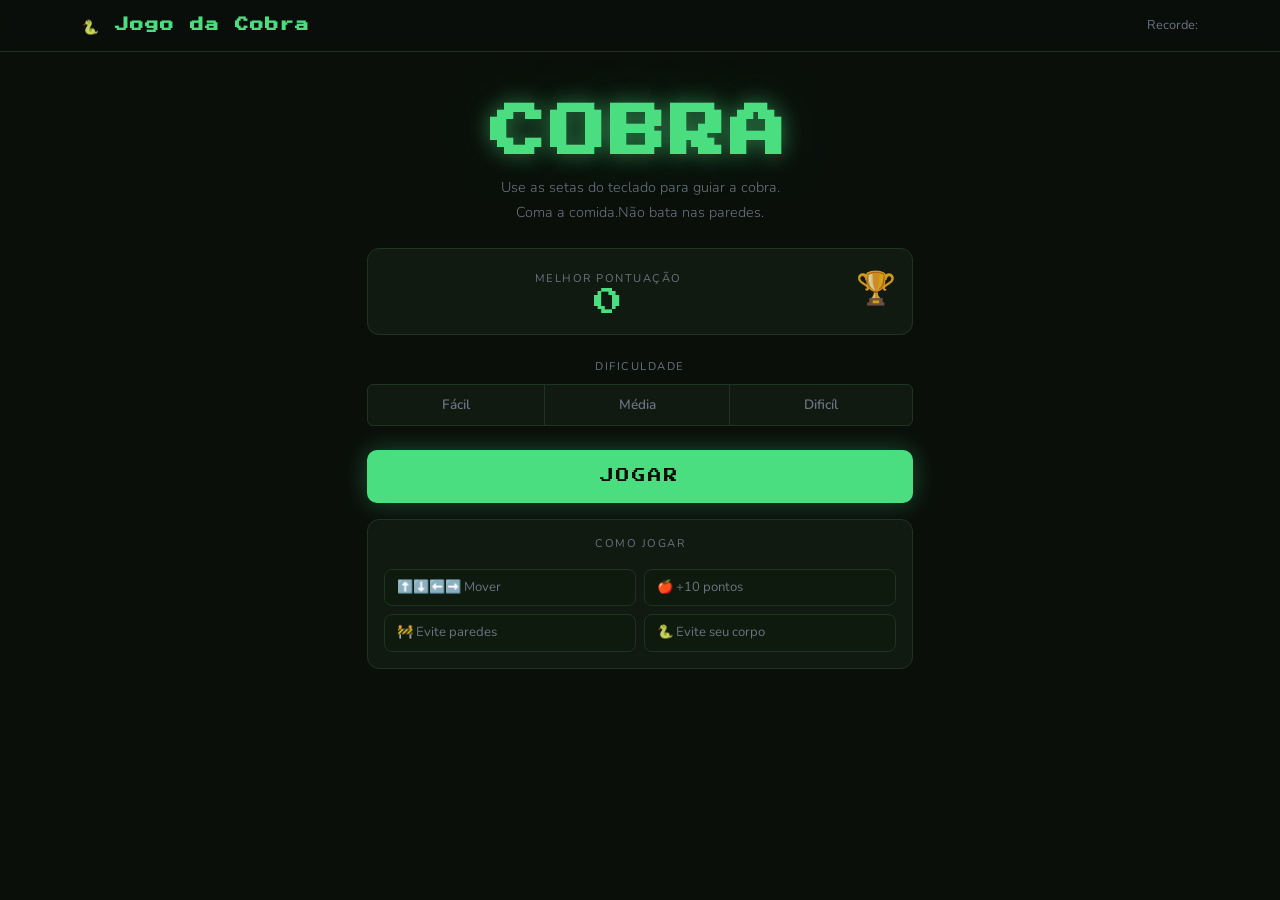
==== index.html @ 623a741d "Add files via upload" ====
<!DOCTYPE html>
<html lang="pt-br">

<head>
    <meta charset="UTF-8">
    <meta name="viewport" content="width=device-width, initial-scale=1.0">
    <title>Jogo da cobra</title>

    <link rel="stylesheet" href="https://cdn.jsdelivr.net/npm/bootstrap@5.3.8/dist/css/bootstrap.min.css">
    <link rel="stylesheet" href="index.css">
</head>

<body>
    <header>
        <nav class="navbar navbar-dark">
            <div class="container">
                <span class="navbar-brand fw-bold fs-4">🐍 Jogo da Cobra</span>
                <span class="navbar-text" id="nav-recorde">Recorde: </span>
            </div>
        </nav>
    </header>

    <main class="container py-5">
        <div class="row justify-content-center">
            <div class="col-12 col-md-8 col-lg-6 text-center">
                <div class="titulo-bloco mb-4">
                    <h1 class="display-3 fw-bold titulo-jogo">COBRA</h1>
                    <p class="lead subtitulo">Use as setas do teclado para guiar a cobra.<br>Coma a comida.Não bata nas
                        paredes.</p>
                </div>

                <div class="card card-recorde mb-4">
                    <div class="card-body py-3">
                        <div class="row align-itens-center">
                            <div class="col">
                                <span class="label-card">Melhor Pontuação</span>
                                <div class="valor-recorde" id="recorde-display">0</div>
                            </div>
                            <div class="col-auto">
                                <span class="icone-trofeu">🏆</span>
                            </div>
                        </div>
                    </div>
                </div>

                <div class="mb-4">
                    <p class="label-secao mb-2">Dificuldade</p>
                    <div class="btn-group w-100" role="group">
                        <input type="radio" class="btn-check" name="dificuldade" id="facil" value="200">
                        <label for="facil" class="btn btn-outline-dif">Fácil</label>
                        <input type="radio" class="btn-check" name="dificuldade" id="media" value="130">
                        <label for="media" class="btn btn-outline-dif">Média</label>
                        <input type="radio" class="btn-check" name="dificuldade" id="dificil" value="70">
                        <label for="dificil" class="btn btn-outline-dif">Dificíl</label>
                    </div>
                </div>

                <a href="jogo.html" class="btn btn-jogar w-100 mb-3" id="btn-jogar">
                    JOGAR
                </a>

                <div class="card card-instrucoes">
                    <div class="card-body">
                        <p class="label-card mb-3">Como jogar</p>
                        <div class="row g-2 text-start">
                            <div class="col-6">
                                <div class="intrucao-item">⬆️⬇️⬅️➡️ Mover</div>
                            </div>
                            <div class="col-6">
                                <div class="intrucao-item">🍎 +10 pontos</div>
                            </div>
                            <div class="col-6">
                                <div class="intrucao-item">🚧 Evite paredes</div>
                            </div>
                            <div class="col-6">
                                <div class="intrucao-item">🐍 Evite seu corpo</div>
                            </div>
                        </div>
                    </div>
                </div>

            </div>
        </div>
    </main>
</body>

</html>
---- index.css ----
@import url('https://fonts.googleapis.com/css2?family=Nunito:ital,wght@0,200..1000;1,200..1000&family=Press+Start+2P&display=swap');

:root {
    --verde: #4ADE80;
    --verde-escuro: #16A34A;
    --fundo: #0a0f0a;
    --fundo-card: #111A11;
    --borda: #1F3320;
    --texto: #d1fae5;
    --esmaecido: #6b7280;
}

* {
    box-sizing: border-box;
    margin: 0;
    padding: 0;
}

body{
    font-family: "Nunito", sans-serif;
    background-color: var(--fundo);
    color: var(--texto);
    min-height: 100vh;
    background-image:
    radial-gradient(ellipse at 20% 20%, rgba(74, 222, 128, 0.06) 0%, tranparent 60%),
    radial-gradient(ellipse at 80% 80%, rgba(22, 163, 74, 0.05) 0%, tranparent 60%);
}

/*NAVBAR*/
.navbar {
    background: rgba(10, 15, 10, 0.9);
    border-bottom: 1px solid var(--borda);
    backdrop-filter: blur(8px);
}

.navbar-brand {
    font-family: "Press Start 2P", monospace;
    font-size: 0.85rem !important;
    color: var(--verde) !important;
    letter-spacing: 1px;
}

.navbar-text {
    font-size: 0.8rem;
    color: var(--esmaecido);
}

/*TÍTULO*/
.titulo-jogo {
    font-family: "Press Start 2P", monospace;
    font-size: clamp(2rem, 8vw, 3.5rem) !important;
    color: var(--verde);
    text-shadow:
        0 0 20px rgba(74, 222, 128, 0.5),
        0 0 60px rgba(74, 222, 128, 0.2);
    line-height: 1.2;
    letter-spacing: 4px;
}

.subtitulo {
    color: var(--esmaecido);
    font-size: 0.9rem;
    line-height: 1.7;
}

/*CARDS*/
.card-recorde,
.card-instrucoes {
    background: var(--fundo-card);
    border: 1px solid var(--borda);
    border-radius: 12px;
    color: var(--texto);
}

.label-card {
    font-size: 0.7rem;
    text-transform: uppercase;
    letter-spacing: 1.5px;
    color: var(--esmaecido);
    margin-bottom: 4px;
}

.valor-recorde {
    font-family: "Press Start 2P", monospace;
    font-size: 1.8rem;
    color: var(--verde);
    line-height: 1;
}

.icone-trofeu {
    font-size: 2rem;
    opacity: 0.8;
}

/*DIFICULDADE*/
.label-secao {
    font-size: 0.7rem;
    text-transform: uppercase;
    letter-spacing: 1.5px;
    color: var(--esmaecido)
}

.btn-outline-dif {
    background: var(--fundo-card);
    border-color: var(--borda);
    color: var(--esmaecido);
    font-weight: 600;
    font-size: 0.85rem;
    padding: 10px;
    transition: all 0.2s;
}

.btn-check:checked + .btn-outline-dif {
    background: var(--verde-escuro);
    border-color: var(--verde);
    color: #FFFFFF;
}

.btn-outline-dif:hover {
    background: #1A2E1A;
    border-color: var(--verde) !important;
    color: var(--verde) !important;
}

.btn-jogar {
    font-family: "Press Start 2P" , monospace;
    font-size: 0.85rem;
    background: var(--verde);
    color: #0A0F0A;
    border: none;
    border-radius: 10px;
    padding: 16px;
    letter-spacing: 2px;
    text-decoration: none;
    display: block;
    transition: all 0.2s;
    box-shadow: 0 0 24px rgba(74, 222, 128, 0.3);
}

.btn-jogar:hover {
    background: #86EFAC;
    color: #0A0F0A;
    box-shadow: 0 0 40px rgba(74, 222, 128, 0.5);
    transform: translateY(-2px);
}

/*INSTRUÇÕES*/
.intrucao-item {
    background: #0F1A0F;
    border: 1px solid var(--borda);
    border-radius: 8px;
    padding: 8px 12px;
    font-size: 0.82rem;
    color: var(--esmaecido);
}
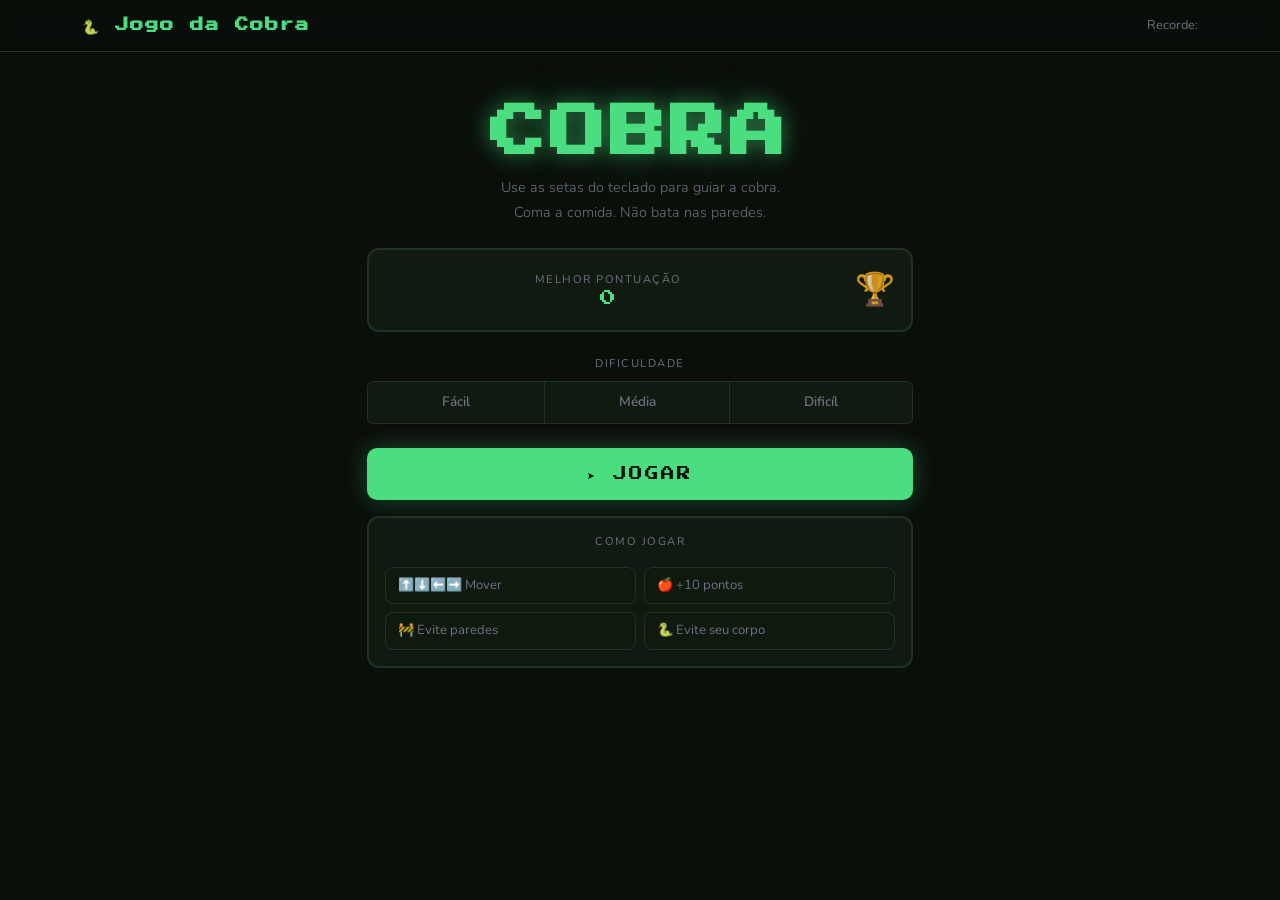
==== commit 4c97362d: "Add files via upload" ====
--- a/index.html
+++ b/index.html
@@ -25,7 +25,7 @@
             <div class="col-12 col-md-8 col-lg-6 text-center">
                 <div class="titulo-bloco mb-4">
                     <h1 class="display-3 fw-bold titulo-jogo">COBRA</h1>
-                    <p class="lead subtitulo">Use as setas do teclado para guiar a cobra.<br>Coma a comida.Não bata nas
+                    <p class="lead subtitulo">Use as setas do teclado para guiar a cobra.<br>Coma a comida. Não bata nas
                         paredes.</p>
                 </div>
 
@@ -56,7 +56,7 @@
                 </div>
 
                 <a href="jogo.html" class="btn btn-jogar w-100 mb-3" id="btn-jogar">
-                    JOGAR
+                    ➤ JOGAR
                 </a>
 
                 <div class="card card-instrucoes">
--- a/index.css
+++ b/index.css
@@ -67,7 +67,7 @@
 .card-recorde,
 .card-instrucoes {
     background: var(--fundo-card);
-    border: 1px solid var(--borda);
+    border: 2px solid var(--borda);
     border-radius: 12px;
     color: var(--texto);
 }
@@ -82,7 +82,7 @@
 
 .valor-recorde {
     font-family: "Press Start 2P", monospace;
-    font-size: 1.8rem;
+    font-size: 1.rem;
     color: var(--verde);
     line-height: 1;
 }
